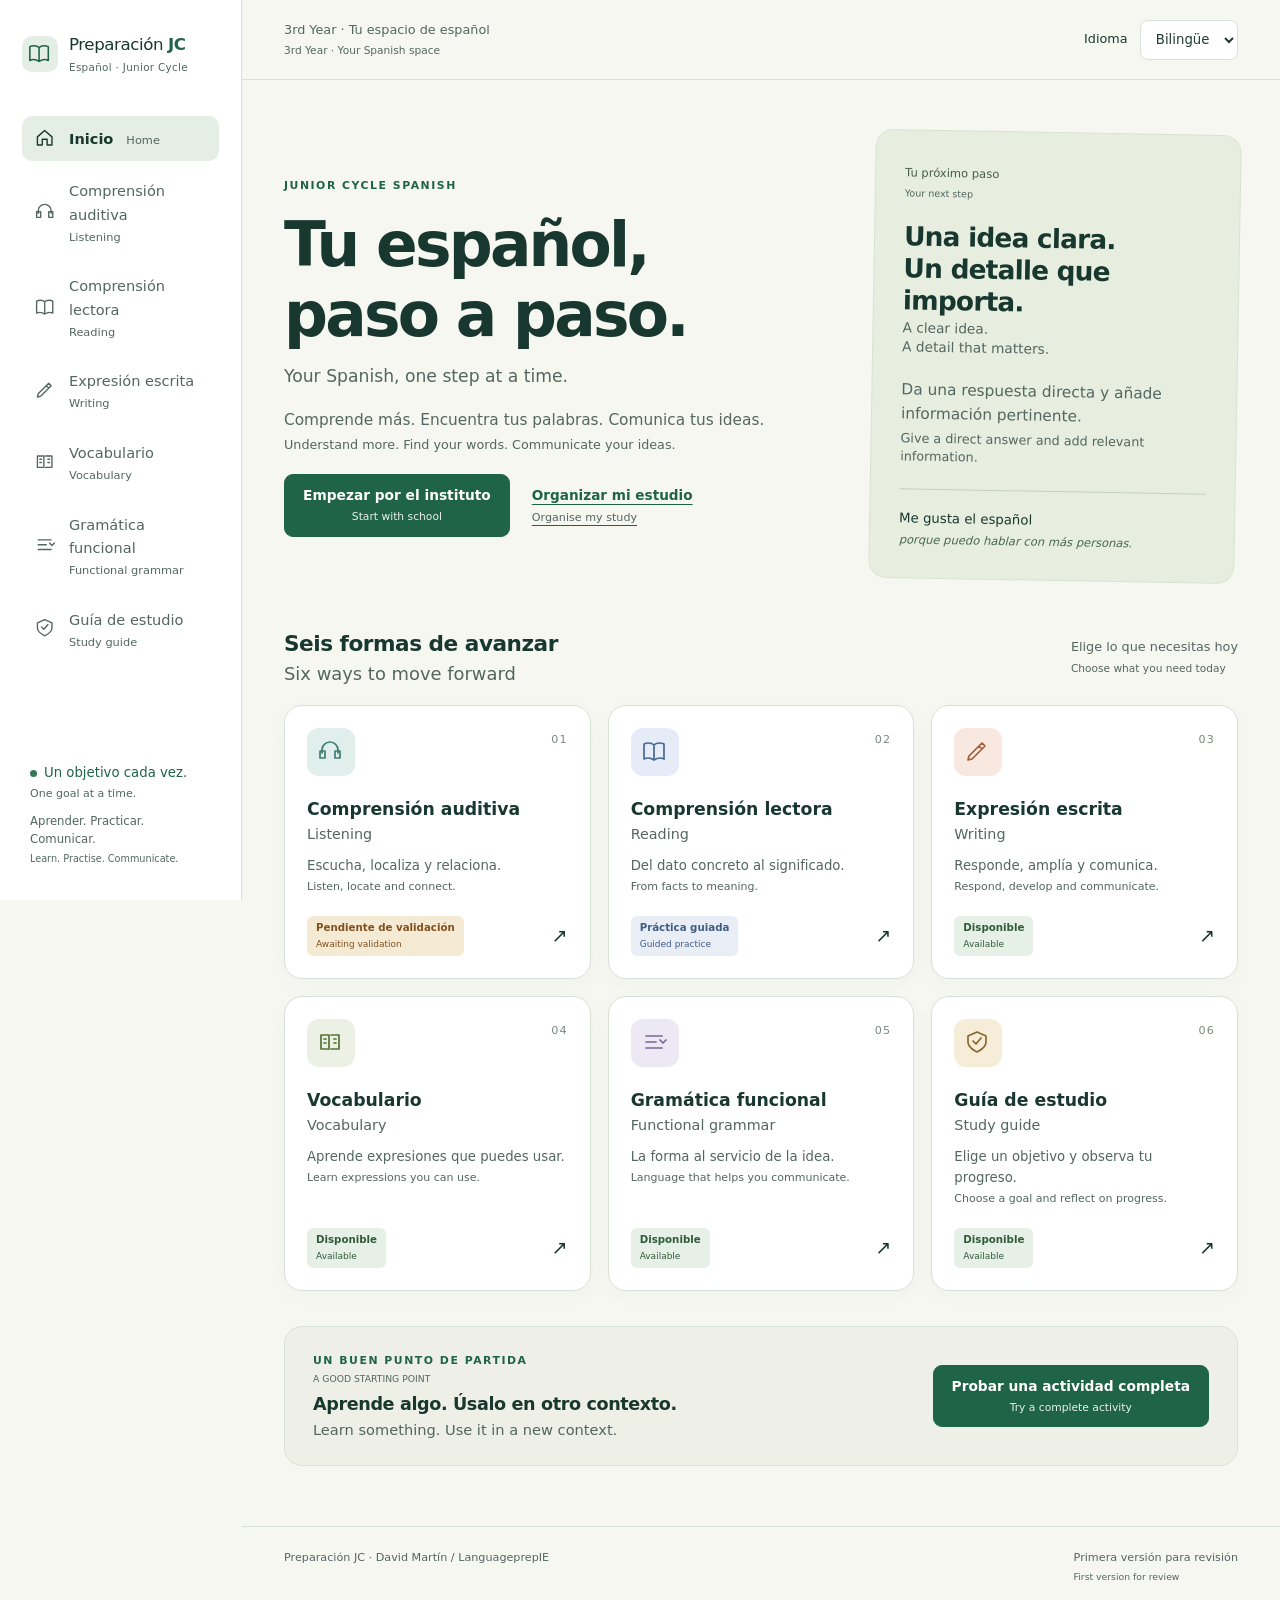
==== index.html @ b4ff1af6 "Add root entry point for GitHub Pages" ====
<!doctype html>
<html lang="es">
<head>
<meta charset="utf-8"><meta name="viewport" content="width=device-width,initial-scale=1">
<meta name="description" content="Aprende y practica español para Junior Cycle: vocabulario, comprensión y expresión, con apoyo en inglés.">
<meta name="referrer" content="no-referrer"><title>Preparación JC · Español paso a paso</title>
<link rel="stylesheet" href="web/styles.css">
<script src="web/data.js" defer></script><script src="web/activities.js" defer></script><script src="web/core.js" defer></script><script src="web/app.js" defer></script>
</head>
<body><a class="skip" href="#main">Saltar al contenido / Skip to content</a>
<div id="app"></div><noscript><main><h1>Preparación JC</h1><p>Activa JavaScript para utilizar las actividades interactivas. / Enable JavaScript to use the interactive activities.</p></main></noscript>
</body></html>
---- web/styles.css ----
:root{--ink:#18382f;--muted:#53665f;--paper:#f7f7f2;--white:#fff;--line:#d9e0d8;--green:#206448;--mint:#e4eee4;--gold:#eed69c;--orange:#aa4e2a;--shadow:0 5px 20px #18382f07;--radius:18px;font-family:Inter,Aptos,'Segoe UI',system-ui,sans-serif;color:var(--ink);background:var(--paper);font-size:16px;line-height:1.6}*{box-sizing:border-box}body{margin:0}a{color:inherit;text-decoration:none}button,input,select,textarea{font:inherit}button,a,input,select,textarea{touch-action:manipulation}button{cursor:pointer}button:disabled{cursor:default}a:focus-visible,button:focus-visible,input:focus-visible,select:focus-visible,textarea:focus-visible,summary:focus-visible{outline:3px solid #ca6b32;outline-offset:4px}input,select,textarea{color:#203a31;background:#fff;border:1px solid #8d9e93;border-radius:8px;padding:.65rem .8rem;max-width:100%;min-height:44px}input[type=checkbox]{min-height:22px;width:22px;height:22px;accent-color:var(--green);flex-shrink:0}textarea{width:100%;resize:vertical;display:block;line-height:1.7}select{max-width:100%}input[aria-invalid=true]{border:2px solid #ad552a}h1,h2,h3,p{margin:0 0 1rem}h1{font-size:clamp(2rem,3.6vw,3.1rem);letter-spacing:-.045em;line-height:1.14;font-weight:750}h1:focus{outline:none}h2{font-size:1.35rem;line-height:1.35;letter-spacing:-.022em}h3{font-size:1.08rem;line-height:1.4}small{font-size:.84rem}p{overflow-wrap:anywhere}ul,ol{padding-left:1.4rem}summary{cursor:pointer;font-weight:650;padding:.3rem 0}details>p{margin-top:1rem}strong,b{font-weight:680}.support{display:block;font-weight:400;letter-spacing:0;font-size:.83em;line-height:1.45;color:var(--muted);margin-top:.18rem}button .support,.button .support{color:inherit;opacity:.9;font-size:.78em}.icon{width:26px;height:26px;display:block;flex-shrink:0}.sidebar{width:242px;position:fixed;inset:0 auto 0 0;background:#fff;border-right:1px solid var(--line);display:flex;flex-direction:column;padding:34px 22px;z-index:10}.brand{display:flex;align-items:center;gap:11px;margin:0 0 42px;font-size:1.04rem;line-height:1.3;letter-spacing:-.025em}.brand>.icon{width:36px;height:36px;color:var(--green);background:var(--mint);border-radius:10px;padding:6px}.brand small{font-size:.65rem;display:block;letter-spacing:.03em;color:var(--muted);margin-top:5px}.brand b{color:var(--green)}nav{display:flex;flex-direction:column;gap:7px}.nav-link{display:flex;align-items:center;gap:13px;border-radius:10px;padding:11px 13px;font-size:.91rem;color:var(--muted)}.nav-link .icon{width:21px;height:21px}.nav-link .support{font-size:.71rem}.nav-link.active{background:var(--mint);color:var(--ink);font-weight:680}.nav-link:hover{background:#f0f4ee}.sidebar-note{margin-top:auto;font-size:.83rem;color:var(--green);padding:28px 8px 0}.sidebar-note p{font-size:.73rem;margin:.6rem 0 0;color:var(--muted)}.mini-dot{display:inline-block;width:7px;height:7px;border-radius:50%;background:#377850;margin-right:7px}.workspace{margin-left:242px}.topbar{min-height:80px;border-bottom:1px solid var(--line);display:flex;align-items:center;justify-content:space-between;padding:15px 42px;background:var(--paper)}.top-label{font-size:.8rem;color:var(--muted)}.language-label{display:flex;align-items:center;gap:12px;font-size:.8rem}.language-label>.support{display:none}.language-label select{border:1px solid var(--line);font-size:.83rem;min-height:40px;background:#fff;padding:.45rem .7rem}main{max-width:1280px;padding:38px 42px 60px;margin:auto;min-height:80vh}footer{border-top:1px solid var(--line);padding:22px 42px;display:flex;justify-content:space-between;gap:15px;color:var(--muted);font-size:.7rem}.hero{display:grid;grid-template-columns:1.5fr 1fr;gap:40px;align-items:center;padding:14px 0 38px}.hero h1{font-size:clamp(2.4rem,4.8vw,4.6rem);white-space:pre-line}.hero h1 .support{white-space:normal;font-size:.28em;color:var(--muted);margin:14px 0 0;line-height:1.4;letter-spacing:0}.hero>div>p:not(.eyebrow){max-width:500px;font-size:.96rem;color:var(--muted);margin:20px 0}.eyebrow{font-size:.68rem;font-weight:750;text-transform:uppercase;letter-spacing:.14em;color:var(--green);margin-bottom:16px}.eyebrow .support{font-size:.85em}.hero-note{background:#e7eee0;border:1px solid #d8e3ce;border-radius:18px;padding:28px 29px;transform:rotate(1deg)}.note-kicker{font-size:.72rem;color:#456047}.hero-note strong{display:block;font-size:1.65rem;line-height:1.2;white-space:pre-line;letter-spacing:-.03em;margin:20px 0}.hero-note strong .support{font-size:.52em;font-weight:400;line-height:1.4}.hero-note p{font-size:.81rem}.sample{margin-top:22px;border-top:1px solid #c3d2bd;padding-top:18px;font-size:.83rem}.sample em{font-size:.87em;color:#47684e}.hero-actions{display:flex;align-items:center;gap:22px;flex-wrap:wrap}.button{border:1px solid var(--green);background:var(--green);color:white;padding:11px 18px;border-radius:9px;display:inline-block;text-align:center;font-size:.86rem;font-weight:650;line-height:1.45;max-width:100%;min-height:44px}.button:hover{background:#174e37;border-color:#174e37}.button.secondary{background:transparent;color:var(--green);border:1px solid #c1cfc3}.button.secondary:hover{background:#e8f0e6}.text-link,.text-button,.back-link{color:var(--green);font-weight:650;font-size:.85rem;text-decoration:underline;text-underline-offset:4px}.text-link .support,.back-link .support{font-size:.82em}.text-button{background:none;border:0;padding:10px 0;text-align:left}.back-link{display:inline-block;margin-bottom:25px}.back-link::before{content:'← ';display:inline}.section{margin:10px 0 35px}.section-title{display:flex;align-items:baseline;justify-content:space-between;gap:20px;margin-bottom:18px}.section-title h2{margin:0}.subtle{font-size:.8rem;color:var(--muted)}.area-grid{display:grid;grid-template-columns:repeat(3,minmax(0,1fr));gap:17px}.area-card{border:1px solid var(--line);background:#fff;padding:22px;border-radius:var(--radius);box-shadow:var(--shadow);position:relative;display:flex;flex-direction:column;transition:transform .15s,border-color .15s}.area-card:hover{transform:translateY(-3px);border-color:#8eaa91}.area-symbol{display:inline-block;background:#edf1e5;border-radius:12px;padding:11px;width:48px;color:#527335;margin-bottom:21px}.area-reading .area-symbol{background:#e6ecf7;color:#466898}.area-writing .area-symbol{background:#f8e8df;color:#a65a37}.area-grammar .area-symbol{background:#ece8f4;color:#7a6593}.area-guide .area-symbol{background:#f5edd8;color:#8a672c}.area-listening .area-symbol{background:#e0efec;color:#3f7e72}.area-number{position:absolute;right:22px;top:25px;font-size:.7rem;color:#7b8a81;letter-spacing:.1em}.area-card h3{font-size:1.08rem;margin-bottom:10px}.area-card p{font-size:.83rem;color:var(--muted);margin:0 0 21px;flex:1}.card-bottom{display:flex;align-items:center;justify-content:space-between;gap:10px;font-size:1.2rem}.badge{font-size:.64rem;line-height:1.35;font-weight:650;padding:5px 9px;background:#e7f0e7;color:#315c3a;display:inline-block;border-radius:6px;width:max-content;max-width:100%}.badge .support{font-size:.88em;color:inherit}.badge.pending{color:#82501e;background:#f5ead4}.badge.guided{color:#405d83;background:#e8edf6}.badge.soon{color:#59635c;background:#eef0ec}.start-strip{border:1px solid var(--line);background:#eeefe6;display:flex;align-items:center;justify-content:space-between;gap:25px;padding:25px 28px;border-radius:var(--radius)}.start-strip .eyebrow{margin:0 0 7px}.start-strip h2{font-size:1.1rem;margin:0}.page-heading{max-width:900px;margin-bottom:30px}.page-heading h1{margin-bottom:15px}.lede{color:var(--muted);max-width:760px;font-size:1rem}.process-strip{display:flex;align-items:center;gap:24px;background:var(--mint);padding:21px 28px;border-radius:12px;margin-bottom:27px}.process-strip>span{flex:1;font-weight:700}.process-strip small{display:block;font-size:.75rem;font-weight:400}.process-strip .support{font-size:.8rem}.process-strip>b{color:#6f8872}.topic-grid{display:grid;grid-template-columns:repeat(2,minmax(0,1fr));gap:14px;margin-bottom:25px}.topic-card{display:flex;gap:15px;align-items:flex-start;background:#fff;border:1px solid var(--line);border-radius:13px;padding:21px}.topic-card:hover{border-color:#86a58d}.topic-card>div{flex:1}.topic-id{font-size:.72rem;color:var(--green);font-weight:750;background:var(--mint);border-radius:6px;padding:5px 8px;display:inline-block;min-width:31px}.topic-card h2{font-size:1.05rem;margin:0 0 8px}.topic-card p{color:var(--muted);font-size:.8rem;margin:0 0 13px}.small-status{font-size:.7rem;color:#4b6451}.panel{background:white;border:1px solid var(--line);border-radius:var(--radius);padding:26px;margin:0 0 22px;box-shadow:var(--shadow)}.panel p:last-child{margin-bottom:0}.group-grid{display:grid;grid-template-columns:repeat(2,minmax(0,1fr));gap:18px;margin:20px 0}.group-grid>.panel{margin:0;display:block}.group-grid .panel h2,.group-grid .panel h3{margin-top:18px}.group-grid>a:hover{border-color:#8eaa91}.group-card p,.reading-card p{font-size:.85rem;color:var(--muted)}.accent-panel{background:#eaf1e7}.notice{border-left:4px solid #6c9471;background:#eaf1e7;padding:19px 23px;border-radius:3px 12px 12px 3px;margin:22px 0;font-size:.9rem}.notice.warning{background:#f4edde;border-color:#ae863c}.notice h2{font-size:1.13rem}.notice p:last-child{margin:0}.related{font-size:.83rem;margin-bottom:25px}.chip-link{display:inline-block;border:1px solid var(--line);padding:7px 12px;background:#fff;border-radius:8px;margin:6px}.tabs{display:flex;gap:8px;flex-wrap:wrap;margin:22px 0}.tab{color:var(--muted);background:transparent;border:1px solid var(--line);border-radius:8px;padding:10px 15px;text-align:left;font-size:.85rem;min-height:44px}.tab.selected{background:var(--green);color:white;border-color:var(--green)}.tab .support{color:inherit}.word-grid{display:grid;grid-template-columns:repeat(2,minmax(0,1fr));gap:16px;margin:20px 0}.word-card{padding:23px;background:#fff;border:1px solid var(--line);border-radius:12px}.word-card h2{margin:0 0 7px;font-size:1.2rem}.word-card .meaning{color:var(--green);font-size:.85rem}.word-card p{font-size:.94rem;margin-top:14px}.word-card small{color:var(--muted)}.reading-source{background:#edf0e5;border:1px solid #d3ddca;border-radius:13px;padding:27px;line-height:1.95;font-size:1.02rem;margin-bottom:24px}.reading-source p{margin:0}.reading-source p+p{margin-top:14px}.translation{padding:15px;background:#f2f5f0;border-radius:8px;font-size:.87rem;color:var(--muted)}.reading-layout{display:grid;grid-template-columns:minmax(0,1fr) minmax(0,1.1fr);gap:24px;align-items:start}.reading-layout>.reading-source{position:sticky;top:25px}.reading-questions{padding:22px}.question{border-bottom:1px solid var(--line);padding:0 0 20px;margin:0 0 20px}.question:last-of-type{border-bottom:0}.question label{display:flex;align-items:flex-start;gap:12px;margin-bottom:10px;font-weight:600;font-size:.93rem}.question input,.question select{display:block;min-width:190px;max-width:100%}.question-num{background:#edf1e8;border-radius:50%;font-size:.72rem;width:25px;height:25px;min-width:25px;display:inline-flex;align-items:center;justify-content:center;font-weight:700}.question .feedback{margin-top:8px}.feedback{display:block;font-size:.84rem;margin-top:7px}.feedback.correct{color:#206035}.feedback.spelling{color:#855112}.feedback.review,.feedback.empty{color:#924222}.explanation{display:block;color:var(--muted);font-size:.83rem;margin-top:5px}.gap-line{display:flex;align-items:baseline;gap:4px;flex-wrap:wrap;margin:22px 0;line-height:1.8}.gap-unit{display:inline-flex;flex-direction:column;vertical-align:middle;max-width:100%;min-width:150px;flex:0 1 230px}.gap-unit small{font-size:.75rem;color:var(--muted)}.gap-unit input{width:100%}.gap-unit .feedback{max-width:250px;line-height:1.5}.summary{border:1px solid #c4d6c3;background:#edf5e9;border-radius:8px;padding:15px;margin:20px 0 0;font-size:.9rem}.actions{display:flex;gap:12px;align-items:center;flex-wrap:wrap;margin:20px 0 0}.answer-panel{padding:19px;background:#eef3e9;border-radius:10px;margin:10px 0 0}.answer-panel p{font-size:.88rem}.answer-panel blockquote{margin:15px 0;border-left:3px solid #8aa176;padding-left:15px;font-size:.9rem}.answer-panel label{display:block;font-size:.85rem}.self-review select{width:100%;font-size:.8rem;margin-top:9px}.instruction{font-size:.84rem;color:var(--muted);margin-bottom:27px}.level{display:block;font-size:.72rem;color:var(--muted);margin-top:12px}.provenance{font-size:.76rem;color:var(--muted)}.bank{display:flex;gap:9px;flex-wrap:wrap;background:#eef3e9;border:1px solid #d5e2d0;padding:15px;border-radius:10px;margin-bottom:25px}.bank span{background:#fff;padding:6px 12px;border-radius:6px;font-weight:600;font-size:.87rem}.locked{background:#e8edf4;border-left:4px solid #5e789e;padding:18px 22px;border-radius:4px 10px 10px 4px;margin-bottom:25px}.locked p{font-size:.91rem;margin-top:8px}.locked p:last-child{margin-bottom:0}.lock-label{font-size:.7rem;font-weight:700;color:#38577e}.task-number{font-weight:750;font-size:1.3rem;color:var(--green);background:var(--mint);display:inline-block;padding:7px 13px;border-radius:9px}.stack-links{display:flex;flex-direction:column;gap:10px}.principle-grid{display:grid;grid-template-columns:repeat(2,minmax(0,1fr));gap:22px}.principle-grid>div{border-left:2px solid var(--line);padding-left:17px}.principle-grid p{font-size:.85rem}.writing-prompts{list-style:decimal;padding-left:1.4rem}.writing-prompts>li{padding:0 0 20px 8px;margin-bottom:12px;border-bottom:1px solid var(--line)}.writing-prompts details{font-size:.84rem;margin-top:8px}.writing-prompts textarea{margin-top:15px}.writing-prompts summary{color:var(--green);font-size:.82rem}.writing-prompts details p{margin:12px 0 0;padding-left:15px;border-left:2px solid var(--line)}.writing-prompts details small{display:block;color:var(--muted);margin-top:10px}.privacy{font-size:.78rem;color:var(--muted);background:#f3f4ef;padding:12px;border-radius:8px;margin-top:18px}.model-sentence{font-size:1.1rem;border-left:3px solid var(--green);padding-left:17px}.guide-grid{display:grid;grid-template-columns:repeat(2,minmax(0,1fr));gap:18px}.guide-grid .panel{margin-bottom:0}.guide-grid h2{margin-top:16px}.guide-grid p{font-size:.9rem}.progress-panel{margin-top:25px}.progress-panel>label{display:block;margin:20px 0}.progress-panel>label select{display:block;width:100%;margin-top:8px}.progress-grid{display:grid;grid-template-columns:repeat(3,minmax(0,1fr));gap:15px}.progress-grid label{font-weight:600;font-size:.86rem}.progress-grid select{display:block;width:100%;font-size:.8rem;margin-top:8px}.checkline{display:flex!important;align-items:flex-start;gap:12px;margin:13px 0;font-size:.9rem}.columns{columns:2}.pathway li{margin:12px 0}.skip{position:fixed;left:20px;top:-100px;background:#fff;padding:14px;z-index:1000}.skip:focus{top:12px}.sr-only{position:absolute;width:1px;height:1px;overflow:hidden;clip:rect(0,0,0,0);white-space:nowrap}.support span{display:inline}@media(min-width:1500px){main{padding-top:50px}.hero{gap:60px}.hero-note{max-width:370px;justify-self:end}}@media(max-width:1100px){.sidebar{width:210px;padding:28px 16px}.workspace{margin-left:210px}main{padding:30px 27px}.topbar{padding:15px 27px}.hero{gap:23px}.hero-note{padding:22px}.hero-note strong{font-size:1.4rem}.area-grid{grid-template-columns:repeat(2,minmax(0,1fr))}.reading-layout{grid-template-columns:1fr}.reading-layout>.reading-source{position:static}.hero h1{font-size:3rem}.top-label{font-size:.7rem}}@media(max-width:760px){.sidebar{position:static;width:auto;padding:18px 19px 12px;border-right:0;border-bottom:1px solid var(--line)}.brand{margin:0 0 17px;font-size:1rem}.brand small{display:none}.brand>.icon{width:32px;height:32px}.sidebar nav{display:grid;grid-template-columns:repeat(3,minmax(0,1fr));gap:6px}.nav-link{font-size:.75rem;padding:9px 8px;gap:8px;align-items:center}.nav-link .icon{width:18px;height:18px}.nav-link .support{font-size:.65rem}.sidebar-note{display:none}.workspace{margin-left:0}.topbar{padding:13px 20px;min-height:65px}.top-label{max-width:42%;font-size:.66rem}.top-label .support{font-size:.7rem}.language-label{gap:8px;font-size:.75rem}.language-label>span{display:none}main{padding:26px 20px 45px}.hero{grid-template-columns:1fr;gap:25px;padding:4px 0 28px}.hero h1{font-size:3.4rem}.hero h1 .support{font-size:.28em}.hero-note{transform:none;padding:24px;max-width:none}.hero-note strong{font-size:1.45rem;margin:13px 0}.hero-note p{margin-bottom:13px}.hero-note .sample{margin-top:13px;padding-top:13px}.hero-actions{gap:18px}.area-grid{gap:12px}.area-card{padding:18px}.area-card h3{font-size:1rem}.area-card .support{font-size:.75rem}.area-card p{font-size:.78rem}.area-symbol{margin-bottom:18px}.area-number{right:18px;top:21px}.badge{font-size:.6rem}.badge .support{font-size:.6rem}.section-title{align-items:flex-start}.section-title>span{display:none}.start-strip{display:block;padding:22px}.start-strip .button{margin-top:20px}.topic-grid,.group-grid,.word-grid,.guide-grid,.principle-grid{grid-template-columns:1fr}.topic-card{padding:18px}.group-grid{gap:14px}.panel{padding:22px}.process-strip{padding:18px;gap:12px}.process-strip>span{font-size:.81rem}.process-strip small .support{display:none}.process-strip small{font-size:.7rem}.page-heading h1{font-size:2.2rem}.page-heading{margin-bottom:24px}.lede{font-size:.94rem}.progress-grid{grid-template-columns:1fr}.columns{columns:1}.tabs{gap:7px}.tab{flex:1 1 auto;padding:10px 12px;font-size:.79rem}.tabs .support{font-size:.72rem}footer{padding:22px 20px;flex-direction:column;font-size:.66rem}.question input{width:100%}.word-card{padding:21px}.reading-source{padding:22px;font-size:1rem}.hero-note .support{font-size:.8em}}@media(max-width:390px){main{padding:24px 15px}.sidebar{padding-left:15px;padding-right:15px}.area-grid{grid-template-columns:1fr}.hero h1{font-size:2.9rem}.nav-link{font-size:.7rem;gap:6px}.nav-link .support{font-size:.6rem}.process-strip{gap:8px;padding:15px}.button{padding:11px 14px}.area-card p{font-size:.85rem}.gap-unit{flex-basis:100%}}@media(prefers-reduced-motion:reduce){*{transition:none!important;scroll-behavior:auto!important}}@media print{.sidebar,.topbar,footer,.tabs,.actions,.back-link{display:none}.workspace{margin:0}main{padding:0}.panel,.reading-source{box-shadow:none;break-inside:avoid}.hero{grid-template-columns:1fr}textarea{border:1px solid #888;min-height:100px}}
.english-support{font-size:.85rem;margin-top:14px;color:var(--muted)}.english-support summary{color:var(--green);font-size:.78rem}.english-support p{margin:10px 0 0}.body-copy{font-size:.91rem}.lede .english-support{font-size:.9rem}
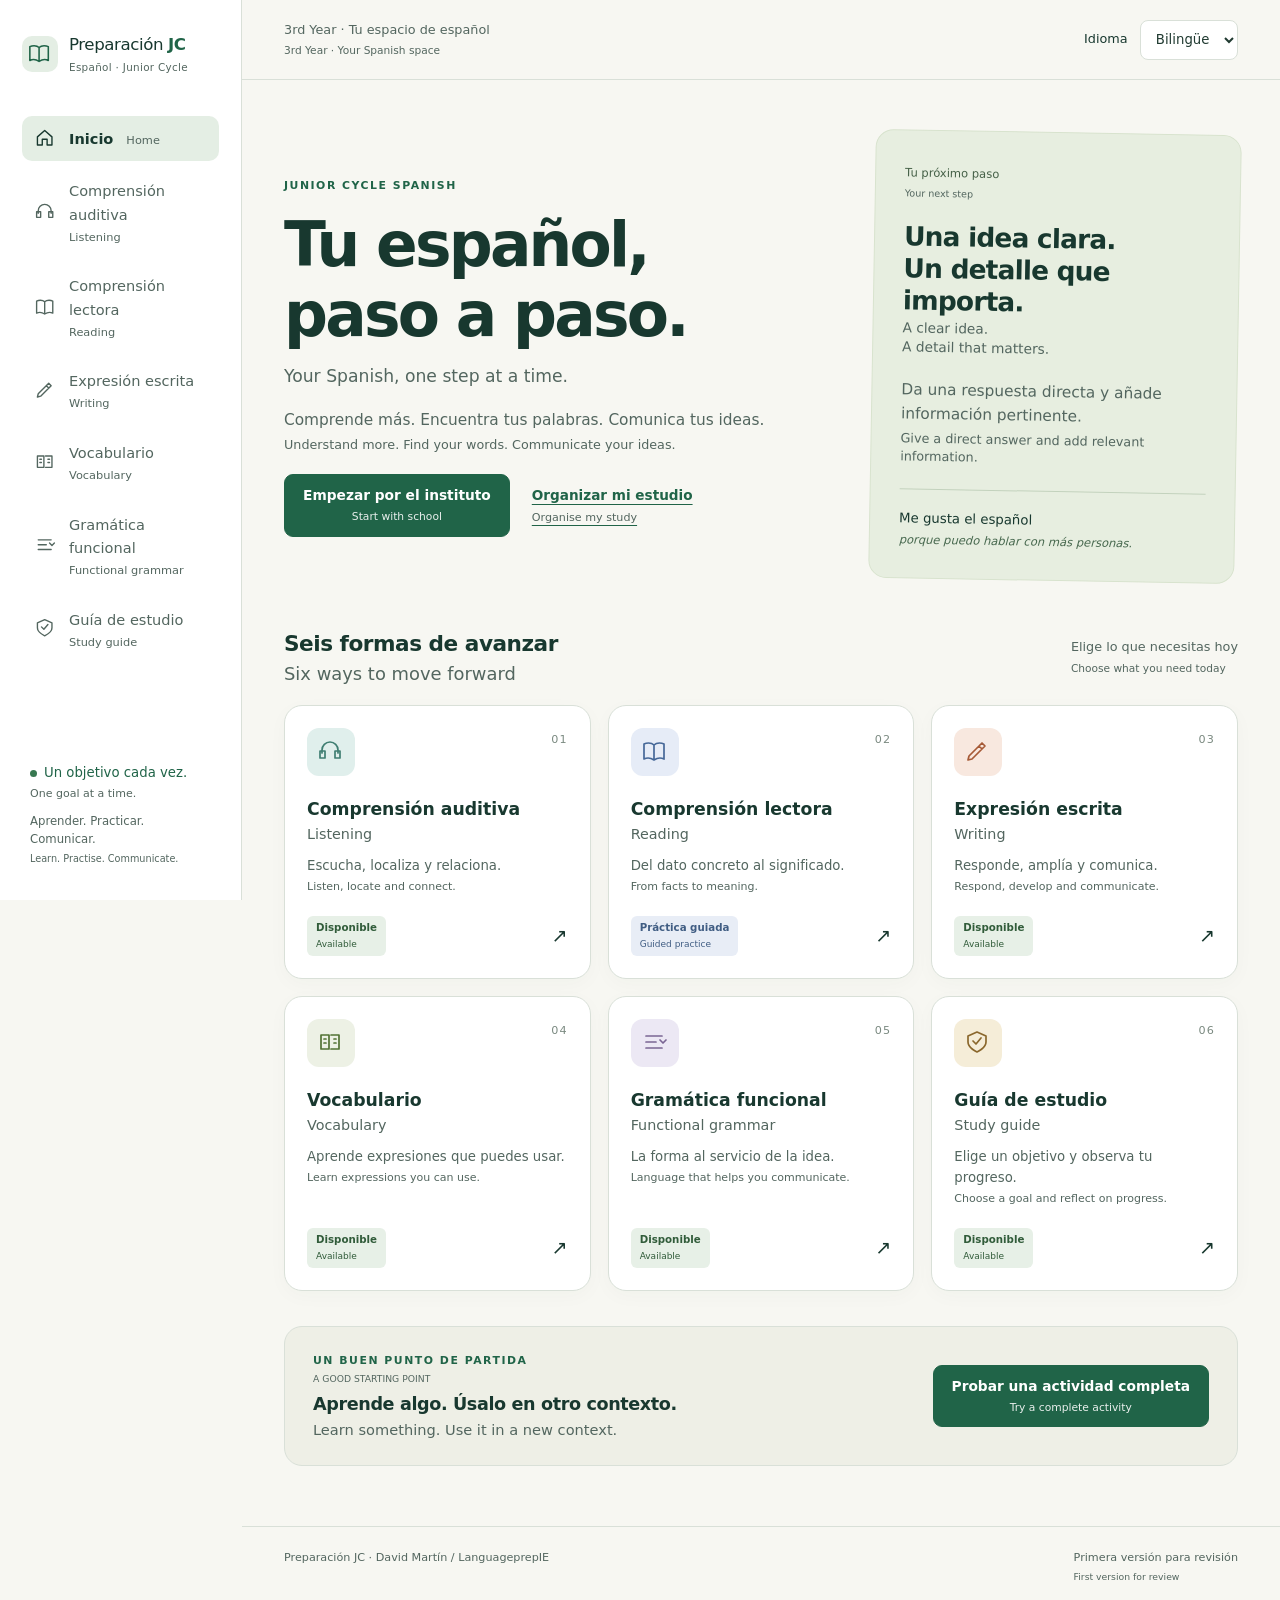
==== commit 7ca48f50: "Complete Work 07 Listening: 16 original recordings, 96 JC questions and verified recovery" ====
--- a/index.html
+++ b/index.html
@@ -5,8 +5,8 @@
 <meta name="description" content="Aprende y practica español para Junior Cycle: vocabulario, comprensión y expresión, con apoyo en inglés.">
 <meta name="referrer" content="no-referrer"><title>Preparación JC · Español paso a paso</title>
 <link rel="stylesheet" href="web/styles.css">
-<script src="web/data.js" defer></script><script src="web/activities.js" defer></script><script src="web/core.js" defer></script><script src="web/app.js" defer></script>
+<script src="web/data.js" defer></script><script src="web/activities.js" defer></script><script src="web/training-data.js" defer></script><script src="web/grammar-training.js" defer></script><script src="web/grammar-recognition.js" defer></script><script src="web/grammar-extension.js" defer></script><script src="web/vocabulary-extension.js" defer></script><script src="web/mixed-training.js" defer></script><script src="web/training-language.js" defer></script><script src="web/training-ui.js" defer></script><script src="web/core.js" defer></script><script src="web/listening-data.js" defer></script><script src="web/listening-ui.js" defer></script><script src="web/app.js" defer></script>
 </head>
 <body><a class="skip" href="#main">Saltar al contenido / Skip to content</a>
 <div id="app"></div><noscript><main><h1>Preparación JC</h1><p>Activa JavaScript para utilizar las actividades interactivas. / Enable JavaScript to use the interactive activities.</p></main></noscript>
-</body></html>+</body></html>
--- a/web/styles.css
+++ b/web/styles.css
@@ -1,2 +1,11 @@
 :root{--ink:#18382f;--muted:#53665f;--paper:#f7f7f2;--white:#fff;--line:#d9e0d8;--green:#206448;--mint:#e4eee4;--gold:#eed69c;--orange:#aa4e2a;--shadow:0 5px 20px #18382f07;--radius:18px;font-family:Inter,Aptos,'Segoe UI',system-ui,sans-serif;color:var(--ink);background:var(--paper);font-size:16px;line-height:1.6}*{box-sizing:border-box}body{margin:0}a{color:inherit;text-decoration:none}button,input,select,textarea{font:inherit}button,a,input,select,textarea{touch-action:manipulation}button{cursor:pointer}button:disabled{cursor:default}a:focus-visible,button:focus-visible,input:focus-visible,select:focus-visible,textarea:focus-visible,summary:focus-visible{outline:3px solid #ca6b32;outline-offset:4px}input,select,textarea{color:#203a31;background:#fff;border:1px solid #8d9e93;border-radius:8px;padding:.65rem .8rem;max-width:100%;min-height:44px}input[type=checkbox]{min-height:22px;width:22px;height:22px;accent-color:var(--green);flex-shrink:0}textarea{width:100%;resize:vertical;display:block;line-height:1.7}select{max-width:100%}input[aria-invalid=true]{border:2px solid #ad552a}h1,h2,h3,p{margin:0 0 1rem}h1{font-size:clamp(2rem,3.6vw,3.1rem);letter-spacing:-.045em;line-height:1.14;font-weight:750}h1:focus{outline:none}h2{font-size:1.35rem;line-height:1.35;letter-spacing:-.022em}h3{font-size:1.08rem;line-height:1.4}small{font-size:.84rem}p{overflow-wrap:anywhere}ul,ol{padding-left:1.4rem}summary{cursor:pointer;font-weight:650;padding:.3rem 0}details>p{margin-top:1rem}strong,b{font-weight:680}.support{display:block;font-weight:400;letter-spacing:0;font-size:.83em;line-height:1.45;color:var(--muted);margin-top:.18rem}button .support,.button .support{color:inherit;opacity:.9;font-size:.78em}.icon{width:26px;height:26px;display:block;flex-shrink:0}.sidebar{width:242px;position:fixed;inset:0 auto 0 0;background:#fff;border-right:1px solid var(--line);display:flex;flex-direction:column;padding:34px 22px;z-index:10}.brand{display:flex;align-items:center;gap:11px;margin:0 0 42px;font-size:1.04rem;line-height:1.3;letter-spacing:-.025em}.brand>.icon{width:36px;height:36px;color:var(--green);background:var(--mint);border-radius:10px;padding:6px}.brand small{font-size:.65rem;display:block;letter-spacing:.03em;color:var(--muted);margin-top:5px}.brand b{color:var(--green)}nav{display:flex;flex-direction:column;gap:7px}.nav-link{display:flex;align-items:center;gap:13px;border-radius:10px;padding:11px 13px;font-size:.91rem;color:var(--muted)}.nav-link .icon{width:21px;height:21px}.nav-link .support{font-size:.71rem}.nav-link.active{background:var(--mint);color:var(--ink);font-weight:680}.nav-link:hover{background:#f0f4ee}.sidebar-note{margin-top:auto;font-size:.83rem;color:var(--green);padding:28px 8px 0}.sidebar-note p{font-size:.73rem;margin:.6rem 0 0;color:var(--muted)}.mini-dot{display:inline-block;width:7px;height:7px;border-radius:50%;background:#377850;margin-right:7px}.workspace{margin-left:242px}.topbar{min-height:80px;border-bottom:1px solid var(--line);display:flex;align-items:center;justify-content:space-between;padding:15px 42px;background:var(--paper)}.top-label{font-size:.8rem;color:var(--muted)}.language-label{display:flex;align-items:center;gap:12px;font-size:.8rem}.language-label>.support{display:none}.language-label select{border:1px solid var(--line);font-size:.83rem;min-height:40px;background:#fff;padding:.45rem .7rem}main{max-width:1280px;padding:38px 42px 60px;margin:auto;min-height:80vh}footer{border-top:1px solid var(--line);padding:22px 42px;display:flex;justify-content:space-between;gap:15px;color:var(--muted);font-size:.7rem}.hero{display:grid;grid-template-columns:1.5fr 1fr;gap:40px;align-items:center;padding:14px 0 38px}.hero h1{font-size:clamp(2.4rem,4.8vw,4.6rem);white-space:pre-line}.hero h1 .support{white-space:normal;font-size:.28em;color:var(--muted);margin:14px 0 0;line-height:1.4;letter-spacing:0}.hero>div>p:not(.eyebrow){max-width:500px;font-size:.96rem;color:var(--muted);margin:20px 0}.eyebrow{font-size:.68rem;font-weight:750;text-transform:uppercase;letter-spacing:.14em;color:var(--green);margin-bottom:16px}.eyebrow .support{font-size:.85em}.hero-note{background:#e7eee0;border:1px solid #d8e3ce;border-radius:18px;padding:28px 29px;transform:rotate(1deg)}.note-kicker{font-size:.72rem;color:#456047}.hero-note strong{display:block;font-size:1.65rem;line-height:1.2;white-space:pre-line;letter-spacing:-.03em;margin:20px 0}.hero-note strong .support{font-size:.52em;font-weight:400;line-height:1.4}.hero-note p{font-size:.81rem}.sample{margin-top:22px;border-top:1px solid #c3d2bd;padding-top:18px;font-size:.83rem}.sample em{font-size:.87em;color:#47684e}.hero-actions{display:flex;align-items:center;gap:22px;flex-wrap:wrap}.button{border:1px solid var(--green);background:var(--green);color:white;padding:11px 18px;border-radius:9px;display:inline-block;text-align:center;font-size:.86rem;font-weight:650;line-height:1.45;max-width:100%;min-height:44px}.button:hover{background:#174e37;border-color:#174e37}.button.secondary{background:transparent;color:var(--green);border:1px solid #c1cfc3}.button.secondary:hover{background:#e8f0e6}.text-link,.text-button,.back-link{color:var(--green);font-weight:650;font-size:.85rem;text-decoration:underline;text-underline-offset:4px}.text-link .support,.back-link .support{font-size:.82em}.text-button{background:none;border:0;padding:10px 0;text-align:left}.back-link{display:inline-block;margin-bottom:25px}.back-link::before{content:'← ';display:inline}.section{margin:10px 0 35px}.section-title{display:flex;align-items:baseline;justify-content:space-between;gap:20px;margin-bottom:18px}.section-title h2{margin:0}.subtle{font-size:.8rem;color:var(--muted)}.area-grid{display:grid;grid-template-columns:repeat(3,minmax(0,1fr));gap:17px}.area-card{border:1px solid var(--line);background:#fff;padding:22px;border-radius:var(--radius);box-shadow:var(--shadow);position:relative;display:flex;flex-direction:column;transition:transform .15s,border-color .15s}.area-card:hover{transform:translateY(-3px);border-color:#8eaa91}.area-symbol{display:inline-block;background:#edf1e5;border-radius:12px;padding:11px;width:48px;color:#527335;margin-bottom:21px}.area-reading .area-symbol{background:#e6ecf7;color:#466898}.area-writing .area-symbol{background:#f8e8df;color:#a65a37}.area-grammar .area-symbol{background:#ece8f4;color:#7a6593}.area-guide .area-symbol{background:#f5edd8;color:#8a672c}.area-listening .area-symbol{background:#e0efec;color:#3f7e72}.area-number{position:absolute;right:22px;top:25px;font-size:.7rem;color:#7b8a81;letter-spacing:.1em}.area-card h3{font-size:1.08rem;margin-bottom:10px}.area-card p{font-size:.83rem;color:var(--muted);margin:0 0 21px;flex:1}.card-bottom{display:flex;align-items:center;justify-content:space-between;gap:10px;font-size:1.2rem}.badge{font-size:.64rem;line-height:1.35;font-weight:650;padding:5px 9px;background:#e7f0e7;color:#315c3a;display:inline-block;border-radius:6px;width:max-content;max-width:100%}.badge .support{font-size:.88em;color:inherit}.badge.pending{color:#82501e;background:#f5ead4}.badge.guided{color:#405d83;background:#e8edf6}.badge.soon{color:#59635c;background:#eef0ec}.start-strip{border:1px solid var(--line);background:#eeefe6;display:flex;align-items:center;justify-content:space-between;gap:25px;padding:25px 28px;border-radius:var(--radius)}.start-strip .eyebrow{margin:0 0 7px}.start-strip h2{font-size:1.1rem;margin:0}.page-heading{max-width:900px;margin-bottom:30px}.page-heading h1{margin-bottom:15px}.lede{color:var(--muted);max-width:760px;font-size:1rem}.process-strip{display:flex;align-items:center;gap:24px;background:var(--mint);padding:21px 28px;border-radius:12px;margin-bottom:27px}.process-strip>span{flex:1;font-weight:700}.process-strip small{display:block;font-size:.75rem;font-weight:400}.process-strip .support{font-size:.8rem}.process-strip>b{color:#6f8872}.topic-grid{display:grid;grid-template-columns:repeat(2,minmax(0,1fr));gap:14px;margin-bottom:25px}.topic-card{display:flex;gap:15px;align-items:flex-start;background:#fff;border:1px solid var(--line);border-radius:13px;padding:21px}.topic-card:hover{border-color:#86a58d}.topic-card>div{flex:1}.topic-id{font-size:.72rem;color:var(--green);font-weight:750;background:var(--mint);border-radius:6px;padding:5px 8px;display:inline-block;min-width:31px}.topic-card h2{font-size:1.05rem;margin:0 0 8px}.topic-card p{color:var(--muted);font-size:.8rem;margin:0 0 13px}.small-status{font-size:.7rem;color:#4b6451}.panel{background:white;border:1px solid var(--line);border-radius:var(--radius);padding:26px;margin:0 0 22px;box-shadow:var(--shadow)}.panel p:last-child{margin-bottom:0}.group-grid{display:grid;grid-template-columns:repeat(2,minmax(0,1fr));gap:18px;margin:20px 0}.group-grid>.panel{margin:0;display:block}.group-grid .panel h2,.group-grid .panel h3{margin-top:18px}.group-grid>a:hover{border-color:#8eaa91}.group-card p,.reading-card p{font-size:.85rem;color:var(--muted)}.accent-panel{background:#eaf1e7}.notice{border-left:4px solid #6c9471;background:#eaf1e7;padding:19px 23px;border-radius:3px 12px 12px 3px;margin:22px 0;font-size:.9rem}.notice.warning{background:#f4edde;border-color:#ae863c}.notice h2{font-size:1.13rem}.notice p:last-child{margin:0}.related{font-size:.83rem;margin-bottom:25px}.chip-link{display:inline-block;border:1px solid var(--line);padding:7px 12px;background:#fff;border-radius:8px;margin:6px}.tabs{display:flex;gap:8px;flex-wrap:wrap;margin:22px 0}.tab{color:var(--muted);background:transparent;border:1px solid var(--line);border-radius:8px;padding:10px 15px;text-align:left;font-size:.85rem;min-height:44px}.tab.selected{background:var(--green);color:white;border-color:var(--green)}.tab .support{color:inherit}.word-grid{display:grid;grid-template-columns:repeat(2,minmax(0,1fr));gap:16px;margin:20px 0}.word-card{padding:23px;background:#fff;border:1px solid var(--line);border-radius:12px}.word-card h2{margin:0 0 7px;font-size:1.2rem}.word-card .meaning{color:var(--green);font-size:.85rem}.word-card p{font-size:.94rem;margin-top:14px}.word-card small{color:var(--muted)}.reading-source{background:#edf0e5;border:1px solid #d3ddca;border-radius:13px;padding:27px;line-height:1.95;font-size:1.02rem;margin-bottom:24px}.reading-source p{margin:0}.reading-source p+p{margin-top:14px}.translation{padding:15px;background:#f2f5f0;border-radius:8px;font-size:.87rem;color:var(--muted)}.reading-layout{display:grid;grid-template-columns:minmax(0,1fr) minmax(0,1.1fr);gap:24px;align-items:start}.reading-layout>.reading-source{position:sticky;top:25px}.reading-questions{padding:22px}.question{border-bottom:1px solid var(--line);padding:0 0 20px;margin:0 0 20px}.question:last-of-type{border-bottom:0}.question label{display:flex;align-items:flex-start;gap:12px;margin-bottom:10px;font-weight:600;font-size:.93rem}.question input,.question select{display:block;min-width:190px;max-width:100%}.question-num{background:#edf1e8;border-radius:50%;font-size:.72rem;width:25px;height:25px;min-width:25px;display:inline-flex;align-items:center;justify-content:center;font-weight:700}.question .feedback{margin-top:8px}.feedback{display:block;font-size:.84rem;margin-top:7px}.feedback.correct{color:#206035}.feedback.spelling{color:#855112}.feedback.review,.feedback.empty{color:#924222}.explanation{display:block;color:var(--muted);font-size:.83rem;margin-top:5px}.gap-line{display:flex;align-items:baseline;gap:4px;flex-wrap:wrap;margin:22px 0;line-height:1.8}.gap-unit{display:inline-flex;flex-direction:column;vertical-align:middle;max-width:100%;min-width:150px;flex:0 1 230px}.gap-unit small{font-size:.75rem;color:var(--muted)}.gap-unit input{width:100%}.gap-unit .feedback{max-width:250px;line-height:1.5}.summary{border:1px solid #c4d6c3;background:#edf5e9;border-radius:8px;padding:15px;margin:20px 0 0;font-size:.9rem}.actions{display:flex;gap:12px;align-items:center;flex-wrap:wrap;margin:20px 0 0}.answer-panel{padding:19px;background:#eef3e9;border-radius:10px;margin:10px 0 0}.answer-panel p{font-size:.88rem}.answer-panel blockquote{margin:15px 0;border-left:3px solid #8aa176;padding-left:15px;font-size:.9rem}.answer-panel label{display:block;font-size:.85rem}.self-review select{width:100%;font-size:.8rem;margin-top:9px}.instruction{font-size:.84rem;color:var(--muted);margin-bottom:27px}.level{display:block;font-size:.72rem;color:var(--muted);margin-top:12px}.provenance{font-size:.76rem;color:var(--muted)}.bank{display:flex;gap:9px;flex-wrap:wrap;background:#eef3e9;border:1px solid #d5e2d0;padding:15px;border-radius:10px;margin-bottom:25px}.bank span{background:#fff;padding:6px 12px;border-radius:6px;font-weight:600;font-size:.87rem}.locked{background:#e8edf4;border-left:4px solid #5e789e;padding:18px 22px;border-radius:4px 10px 10px 4px;margin-bottom:25px}.locked p{font-size:.91rem;margin-top:8px}.locked p:last-child{margin-bottom:0}.lock-label{font-size:.7rem;font-weight:700;color:#38577e}.task-number{font-weight:750;font-size:1.3rem;color:var(--green);background:var(--mint);display:inline-block;padding:7px 13px;border-radius:9px}.stack-links{display:flex;flex-direction:column;gap:10px}.principle-grid{display:grid;grid-template-columns:repeat(2,minmax(0,1fr));gap:22px}.principle-grid>div{border-left:2px solid var(--line);padding-left:17px}.principle-grid p{font-size:.85rem}.writing-prompts{list-style:decimal;padding-left:1.4rem}.writing-prompts>li{padding:0 0 20px 8px;margin-bottom:12px;border-bottom:1px solid var(--line)}.writing-prompts details{font-size:.84rem;margin-top:8px}.writing-prompts textarea{margin-top:15px}.writing-prompts summary{color:var(--green);font-size:.82rem}.writing-prompts details p{margin:12px 0 0;padding-left:15px;border-left:2px solid var(--line)}.writing-prompts details small{display:block;color:var(--muted);margin-top:10px}.privacy{font-size:.78rem;color:var(--muted);background:#f3f4ef;padding:12px;border-radius:8px;margin-top:18px}.model-sentence{font-size:1.1rem;border-left:3px solid var(--green);padding-left:17px}.guide-grid{display:grid;grid-template-columns:repeat(2,minmax(0,1fr));gap:18px}.guide-grid .panel{margin-bottom:0}.guide-grid h2{margin-top:16px}.guide-grid p{font-size:.9rem}.progress-panel{margin-top:25px}.progress-panel>label{display:block;margin:20px 0}.progress-panel>label select{display:block;width:100%;margin-top:8px}.progress-grid{display:grid;grid-template-columns:repeat(3,minmax(0,1fr));gap:15px}.progress-grid label{font-weight:600;font-size:.86rem}.progress-grid select{display:block;width:100%;font-size:.8rem;margin-top:8px}.checkline{display:flex!important;align-items:flex-start;gap:12px;margin:13px 0;font-size:.9rem}.columns{columns:2}.pathway li{margin:12px 0}.skip{position:fixed;left:20px;top:-100px;background:#fff;padding:14px;z-index:1000}.skip:focus{top:12px}.sr-only{position:absolute;width:1px;height:1px;overflow:hidden;clip:rect(0,0,0,0);white-space:nowrap}.support span{display:inline}@media(min-width:1500px){main{padding-top:50px}.hero{gap:60px}.hero-note{max-width:370px;justify-self:end}}@media(max-width:1100px){.sidebar{width:210px;padding:28px 16px}.workspace{margin-left:210px}main{padding:30px 27px}.topbar{padding:15px 27px}.hero{gap:23px}.hero-note{padding:22px}.hero-note strong{font-size:1.4rem}.area-grid{grid-template-columns:repeat(2,minmax(0,1fr))}.reading-layout{grid-template-columns:1fr}.reading-layout>.reading-source{position:static}.hero h1{font-size:3rem}.top-label{font-size:.7rem}}@media(max-width:760px){.sidebar{position:static;width:auto;padding:18px 19px 12px;border-right:0;border-bottom:1px solid var(--line)}.brand{margin:0 0 17px;font-size:1rem}.brand small{display:none}.brand>.icon{width:32px;height:32px}.sidebar nav{display:grid;grid-template-columns:repeat(3,minmax(0,1fr));gap:6px}.nav-link{font-size:.75rem;padding:9px 8px;gap:8px;align-items:center}.nav-link .icon{width:18px;height:18px}.nav-link .support{font-size:.65rem}.sidebar-note{display:none}.workspace{margin-left:0}.topbar{padding:13px 20px;min-height:65px}.top-label{max-width:42%;font-size:.66rem}.top-label .support{font-size:.7rem}.language-label{gap:8px;font-size:.75rem}.language-label>span{display:none}main{padding:26px 20px 45px}.hero{grid-template-columns:1fr;gap:25px;padding:4px 0 28px}.hero h1{font-size:3.4rem}.hero h1 .support{font-size:.28em}.hero-note{transform:none;padding:24px;max-width:none}.hero-note strong{font-size:1.45rem;margin:13px 0}.hero-note p{margin-bottom:13px}.hero-note .sample{margin-top:13px;padding-top:13px}.hero-actions{gap:18px}.area-grid{gap:12px}.area-card{padding:18px}.area-card h3{font-size:1rem}.area-card .support{font-size:.75rem}.area-card p{font-size:.78rem}.area-symbol{margin-bottom:18px}.area-number{right:18px;top:21px}.badge{font-size:.6rem}.badge .support{font-size:.6rem}.section-title{align-items:flex-start}.section-title>span{display:none}.start-strip{display:block;padding:22px}.start-strip .button{margin-top:20px}.topic-grid,.group-grid,.word-grid,.guide-grid,.principle-grid{grid-template-columns:1fr}.topic-card{padding:18px}.group-grid{gap:14px}.panel{padding:22px}.process-strip{padding:18px;gap:12px}.process-strip>span{font-size:.81rem}.process-strip small .support{display:none}.process-strip small{font-size:.7rem}.page-heading h1{font-size:2.2rem}.page-heading{margin-bottom:24px}.lede{font-size:.94rem}.progress-grid{grid-template-columns:1fr}.columns{columns:1}.tabs{gap:7px}.tab{flex:1 1 auto;padding:10px 12px;font-size:.79rem}.tabs .support{font-size:.72rem}footer{padding:22px 20px;flex-direction:column;font-size:.66rem}.question input{width:100%}.word-card{padding:21px}.reading-source{padding:22px;font-size:1rem}.hero-note .support{font-size:.8em}}@media(max-width:390px){main{padding:24px 15px}.sidebar{padding-left:15px;padding-right:15px}.area-grid{grid-template-columns:1fr}.hero h1{font-size:2.9rem}.nav-link{font-size:.7rem;gap:6px}.nav-link .support{font-size:.6rem}.process-strip{gap:8px;padding:15px}.button{padding:11px 14px}.area-card p{font-size:.85rem}.gap-unit{flex-basis:100%}}@media(prefers-reduced-motion:reduce){*{transition:none!important;scroll-behavior:auto!important}}@media print{.sidebar,.topbar,footer,.tabs,.actions,.back-link{display:none}.workspace{margin:0}main{padding:0}.panel,.reading-source{box-shadow:none;break-inside:avoid}.hero{grid-template-columns:1fr}textarea{border:1px solid #888;min-height:100px}}
 .english-support{font-size:.85rem;margin-top:14px;color:var(--muted)}.english-support summary{color:var(--green);font-size:.78rem}.english-support p{margin:10px 0 0}.body-copy{font-size:.91rem}.lede .english-support{font-size:.9rem}
+
+/* Work 07: scoped listening controls; native media works without autoplay. */
+.listening-player audio{display:block;width:100%;margin:1rem 0;min-height:54px}
+.listening-option{display:flex!important;align-items:center;gap:.7rem;min-height:48px;padding:.6rem;cursor:pointer}
+.listening-option input{width:1.2rem;height:1.2rem;flex:0 0 auto}
+.listening-feedback{margin-top:1rem}.listening-card .subtle{font-size:.9rem}
+[data-listening] fieldset{min-width:0}[data-listening] legend{max-width:100%;line-height:1.6}
+[data-listening] textarea{width:100%;box-sizing:border-box}[data-listening] textarea[readonly]{background:var(--paper,#fffaf1)}
+[data-listening] [role=alert]{color:#9b2c1d;font-weight:700;outline-offset:4px}
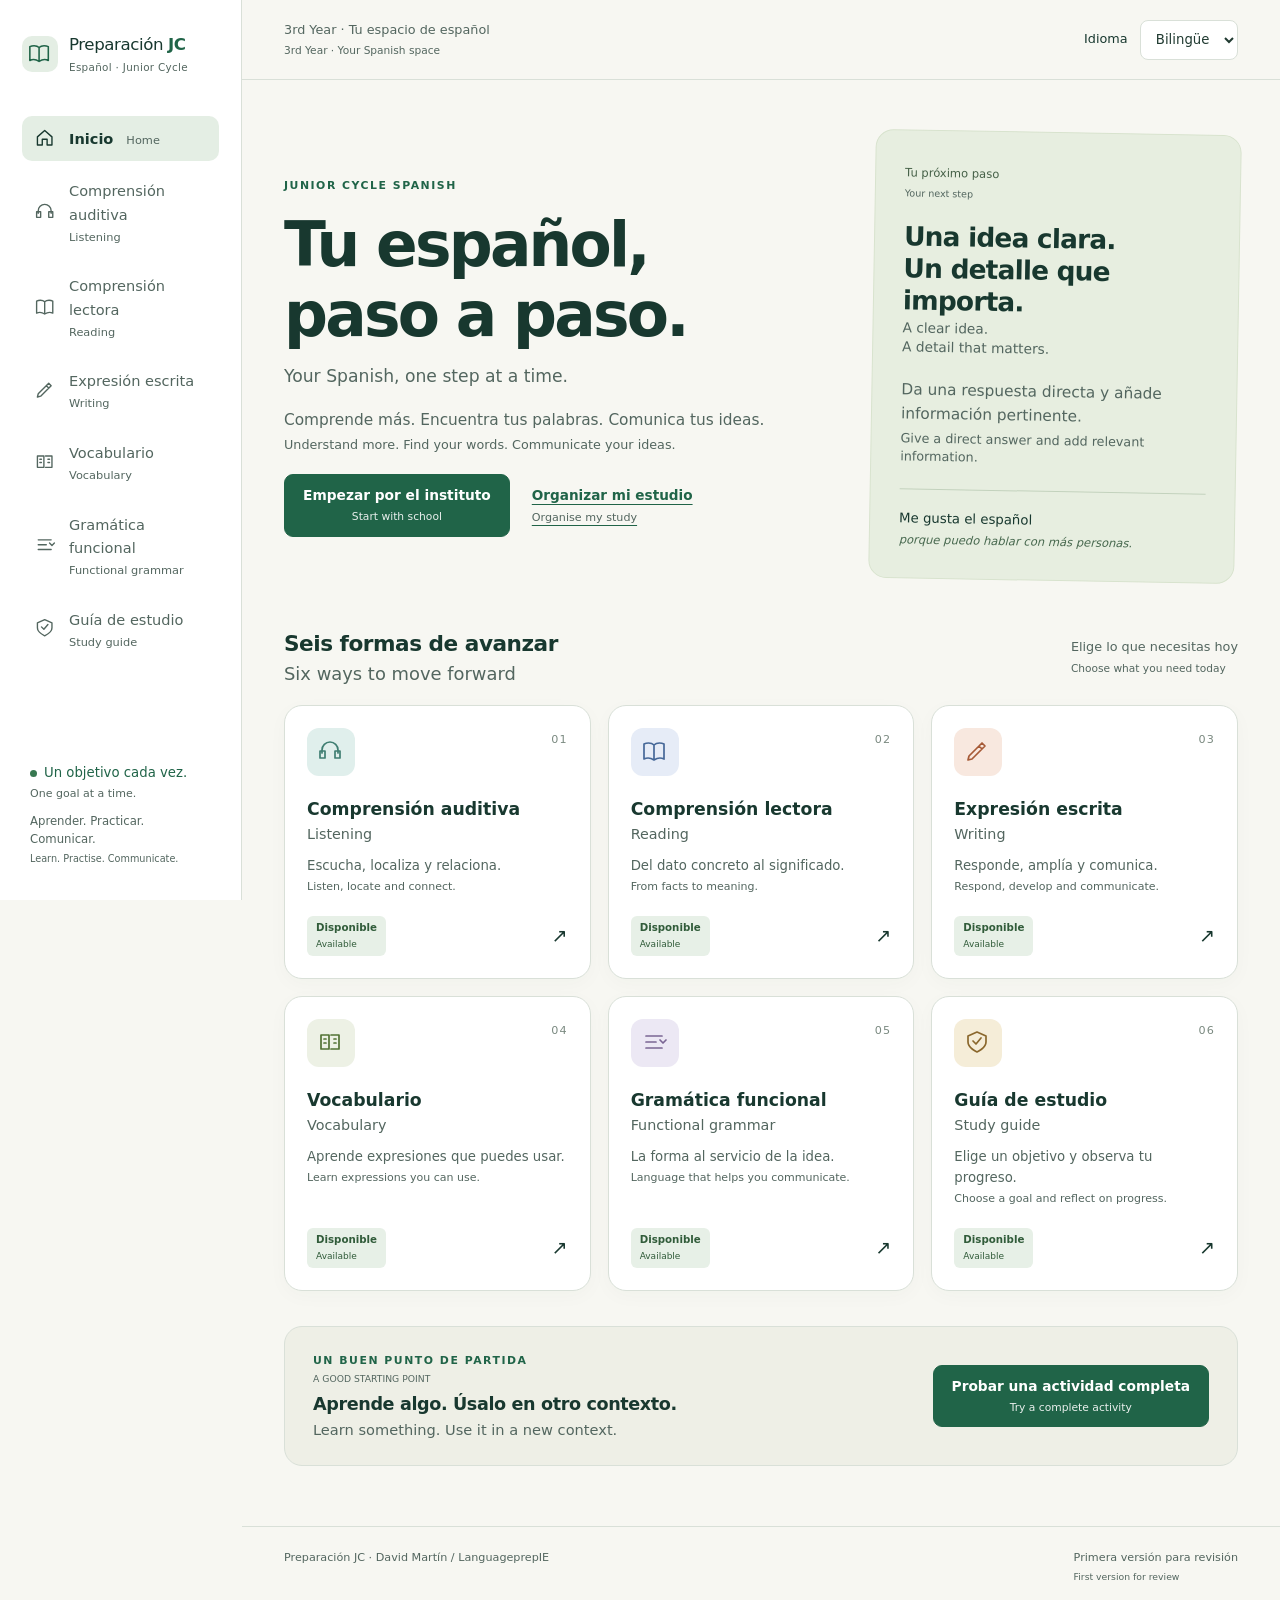
==== commit ab0a7bf6: "Work08: expand JC Reading with progressive documents and evidence-based scoring" ====
--- a/index.html
+++ b/index.html
@@ -5,7 +5,7 @@
 <meta name="description" content="Aprende y practica español para Junior Cycle: vocabulario, comprensión y expresión, con apoyo en inglés.">
 <meta name="referrer" content="no-referrer"><title>Preparación JC · Español paso a paso</title>
 <link rel="stylesheet" href="web/styles.css">
-<script src="web/data.js" defer></script><script src="web/activities.js" defer></script><script src="web/training-data.js" defer></script><script src="web/grammar-training.js" defer></script><script src="web/grammar-recognition.js" defer></script><script src="web/grammar-extension.js" defer></script><script src="web/vocabulary-extension.js" defer></script><script src="web/mixed-training.js" defer></script><script src="web/training-language.js" defer></script><script src="web/training-ui.js" defer></script><script src="web/core.js" defer></script><script src="web/listening-data.js" defer></script><script src="web/listening-ui.js" defer></script><script src="web/app.js" defer></script>
+<script src="web/data.js" defer></script><script src="web/activities.js" defer></script><script src="web/training-data.js" defer></script><script src="web/grammar-training.js" defer></script><script src="web/grammar-recognition.js" defer></script><script src="web/grammar-extension.js" defer></script><script src="web/vocabulary-extension.js" defer></script><script src="web/mixed-training.js" defer></script><script src="web/training-language.js" defer></script><script src="web/training-ui.js" defer></script><script src="web/core.js" defer></script><script src="web/listening-data.js" defer></script><script src="web/listening-ui.js" defer></script><script src="web/reading-data.js" defer></script><script src="web/reading-ui.js" defer></script><script src="web/app.js" defer></script>
 </head>
 <body><a class="skip" href="#main">Saltar al contenido / Skip to content</a>
 <div id="app"></div><noscript><main><h1>Preparación JC</h1><p>Activa JavaScript para utilizar las actividades interactivas. / Enable JavaScript to use the interactive activities.</p></main></noscript>
--- a/web/styles.css
+++ b/web/styles.css
@@ -9,3 +9,17 @@
 [data-listening] fieldset{min-width:0}[data-listening] legend{max-width:100%;line-height:1.6}
 [data-listening] textarea{width:100%;box-sizing:border-box}[data-listening] textarea[readonly]{background:var(--paper,#fffaf1)}
 [data-listening] [role=alert]{color:#9b2c1d;font-weight:700;outline-offset:4px}
+
+/* Work 08: scoped reading document layout, scalable local illustrations. */
+.reading-document p { white-space:pre-line; overflow-wrap:anywhere; }
+.reading-questions { min-width:0; }
+.reading-questions fieldset { min-width:0; padding-inline:0; border-inline:0; }
+.reading-questions legend { max-width:100%; }
+.reading-questions textarea { min-height:6rem; width:100%; box-sizing:border-box; }
+.reading-questions select { max-width:100%; width:100%; min-height:44px; white-space:normal; }
+.reading-rubric { margin-block:1rem; }
+.reading-pictures { display:grid; grid-template-columns:repeat(2,minmax(0,1fr)); gap:1rem; }
+.reading-pictures figure { margin:0; padding:.5rem; border:1px solid currentColor; border-radius:.6rem; }
+.reading-pictures svg { width:100%; height:auto; display:block; }
+.picture-num { font-weight:700; }
+@media(max-width:760px) { .reading-layout { grid-template-columns:minmax(0,1fr); } .reading-document { position:static; } }
